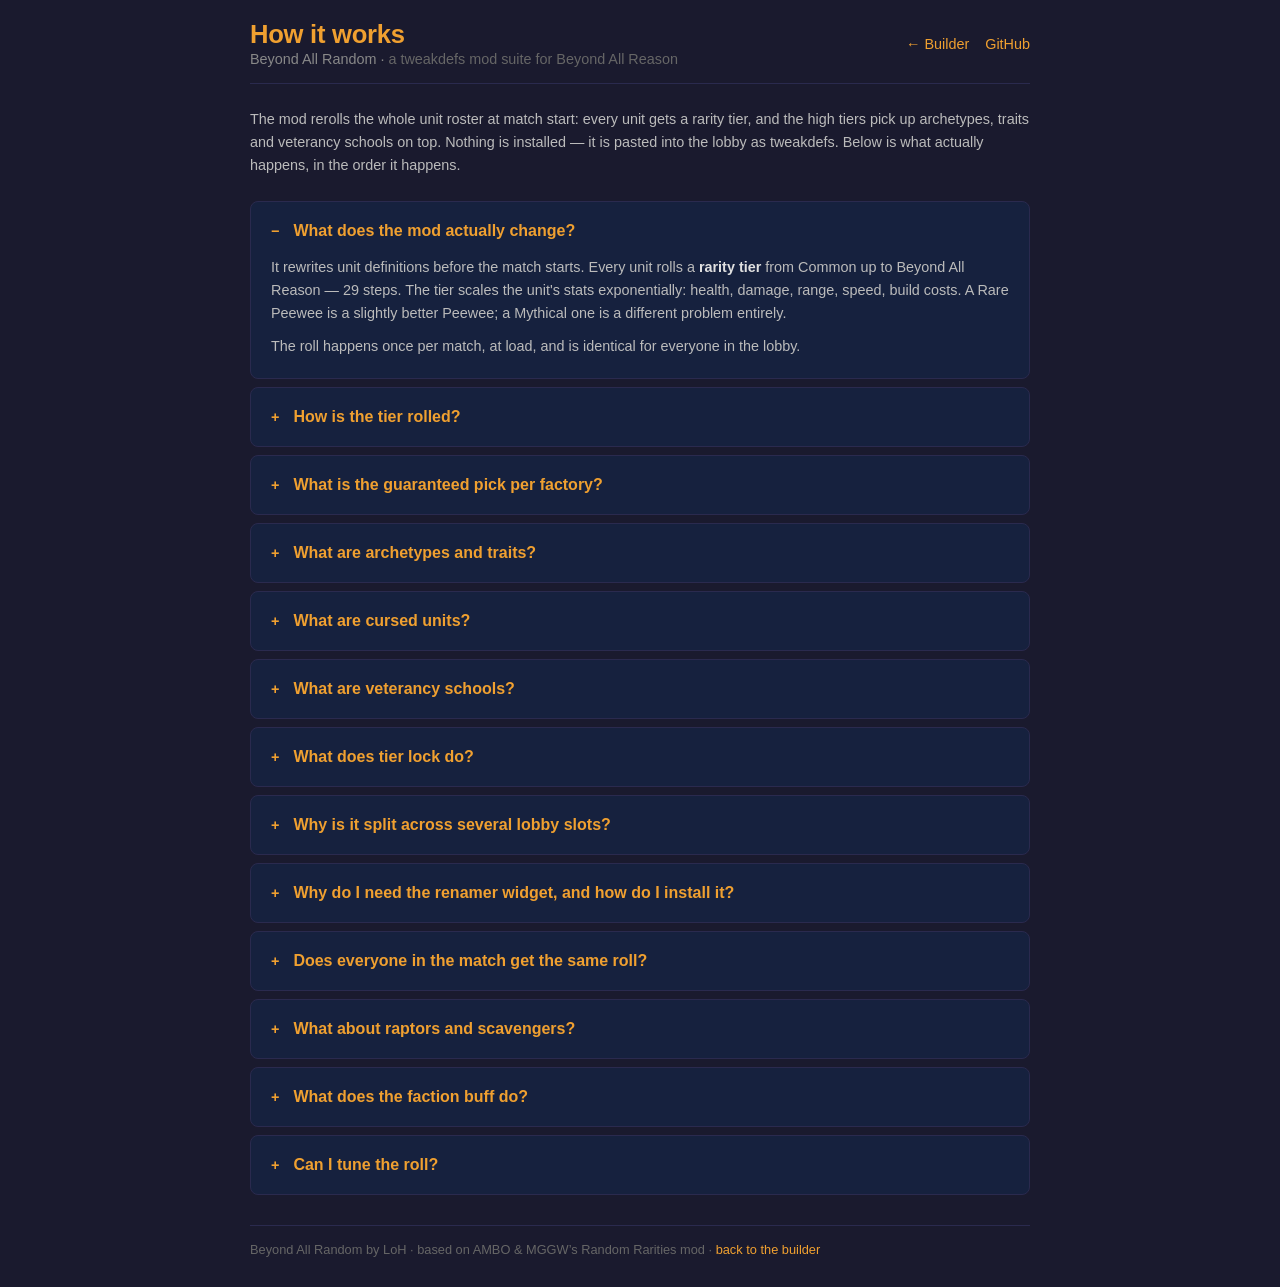
==== docs/how-it-works.html @ fd59ed03 "ui: rebuild the builder from the design system Ported from the design project's redesigned builder p" ====
<!DOCTYPE html>
<html lang="en">
<head>
<meta charset="utf-8">
<meta name="viewport" content="width=device-width, initial-scale=1">
<title>Beyond All Random — how it works</title>
<link rel="stylesheet" href="css/tokens.css">
<link rel="stylesheet" href="css/app.css">
</head>
<body>
<div class="wrap narrow">

  <header class="topbar">
    <div>
      <div class="title-row">
        <h1>How it works</h1>
      </div>
      <div class="tagline">
        Beyond All Random &middot;
        <span class="credit">a tweakdefs mod suite for Beyond All Reason</span>
      </div>
    </div>
    <nav class="topnav">
      <a href="index.html">&larr; Builder</a>
      <a href="https://github.com/bazilio91/beyond-all-random" target="_blank" rel="noopener">GitHub</a>
    </nav>
  </header>

  <p class="lede">
    The mod rerolls the whole unit roster at match start: every unit gets a rarity tier, and the
    high tiers pick up archetypes, traits and veterancy schools on top. Nothing is installed —
    it is pasted into the lobby as tweakdefs. Below is what actually happens, in the order it
    happens.
  </p>

  <div class="faq">

    <details class="q" open>
      <summary>What does the mod actually change?</summary>
      <div class="a">
        <p>It rewrites unit definitions before the match starts. Every unit rolls a <strong>rarity
        tier</strong> from Common up to Beyond All Reason — 29 steps. The tier scales the unit's
        stats exponentially: health, damage, range, speed, build costs. A Rare Peewee is a slightly
        better Peewee; a Mythical one is a different problem entirely.</p>
        <p>The roll happens once per match, at load, and is identical for everyone in the lobby.</p>
      </div>
    </details>

    <details class="q">
      <summary>How is the tier rolled?</summary>
      <div class="a">
        <p>Every unit starts at Common and keeps escalating one tier at a time while a coin flip
        keeps coming up heads. That coin is the <strong>rarity chance</strong> slider — at the
        default 0.75, three quarters of the rolls climb another step, so the distribution is
        geometric: lots of low tiers, a long thin tail of absurd ones.</p>
        <p>Because it is a chain of independent flips, raising the slider does not shift the curve
        evenly — it fattens the tail. The <em>expected roll spread</em> bar in the builder computes
        the real distribution for whatever you have dialled in.</p>
      </div>
    </details>

    <details class="q">
      <summary>What is the guaranteed pick per factory?</summary>
      <div class="a">
        <p>Left alone, a geometric roll can leave a whole faction with nothing exciting. So before
        the general roll, the mod walks every factory in the live build tree — including the
        underwater, hover and amphibious ones — picks one combat unit it can build, and rolls that
        unit with the escalation <em>starting</em> at the <strong>min factory rarity</strong>
        (Mythical by default) instead of at Common.</p>
        <p>Those units are also exempt from the curse roll. Whatever lab you open, something in it
        is worth building.</p>
      </div>
    </details>

    <details class="q">
      <summary>What are archetypes and traits?</summary>
      <div class="a">
        <p>From rarity 5 up, an armed unit also draws an <strong>archetype</strong> that bends its
        scaling: Glass Cannon, Tank, Sniper or Brawler for mobiles, Fortress, Watchtower or
        Suppressor for turrets. A Tank archetype trades speed for health; a Glass Cannon does the
        opposite.</p>
        <p>On top of that it can roll a <strong>trait</strong> from its archetype's own pool —
        Phantom cloaks while stationary, Juggernaut adds 60% health for a third of the speed,
        Siren replaces damage with brutal knockback. Passive buildings roll from category pools
        instead: mexes, energy, wind/tidal, converters, radar, sonar, jammers, storage.</p>
      </div>
    </details>

    <details class="q">
      <summary>What are cursed units?</summary>
      <div class="a">
        <p>A slice of combat units — 20% by default — roll cursed instead of rare. They come out
        weaker across the board but considerably cheaper, and they are marked
        <code>[Cursed Mk.N]</code> in-game. Set the curse chance to 0 to switch them off.</p>
      </div>
    </details>

    <details class="q">
      <summary>What are veterancy schools?</summary>
      <div class="a">
        <p>Beyond All Reason already gives units experience, and experience already improves health
        and rate of fire. The only per-unit dial a tweakdef owns is the <code>power</code> tag,
        which is the divisor in the experience formula — so schools are built on it:</p>
        <ul>
          <li><strong>Prodigy</strong> learns about twelve times faster and snowballs if it survives.</li>
          <li><strong>Bloodthirsty</strong> is fragile but grows fast on kills.</li>
          <li><strong>Ascendant</strong> evolves into a costlier unit from the same lab once it has
          earned enough experience.</li>
          <li><strong>Trophy</strong> never veterans and hands the killer a pile of experience,
          but starts far tougher.</li>
          <li><strong>Conscript</strong> is cheap fodder that learns nothing.</li>
          <li><strong>Mentor</strong> is for labs and constructors: the builder banks the experience
          of everything it built and stamps half of it on the next unit off the line.</li>
        </ul>
      </div>
    </details>

    <details class="q">
      <summary>What does tier lock do?</summary>
      <div class="a">
        <p>It rolls one random tech tier — T1, T2 or T3 — at load and locks the buildable combat
        roster to it. Economy and utility stay available at every tier, so the game is still
        playable: only combat units, labs and defensive turrets get capped.</p>
        <p>On a T2 roll commanders can build T2 labs directly at T1 cost; on T3 they build gantries
        at T1 bot lab cost and gantries get T2 constructors appended so the economy is reachable.
        It is optional and lives in its own lobby slot.</p>
      </div>
    </details>

    <details class="q">
      <summary>Why is it split across several lobby slots?</summary>
      <div class="a">
        <p>Each <code>!bset tweakdefs</code> slot accepts at most 16,384 characters, and the mod is
        bigger than that. It is split by scope:</p>
        <ul>
          <li><code>tweakdefs</code> — combat units, armed buildings, constructors.</li>
          <li><code>tweakdefs1</code> — passive buildings plus the veterancy schools.</li>
          <li><code>tweakdefs2</code> — the optional faction buff.</li>
          <li><code>tweakdefs3</code> — the optional tier lock.</li>
        </ul>
        <p>All slots run in the same Lua state, in slot order, so the later ones can read what the
        earlier ones decided. The builder shows a live character budget per slot; if a payload goes
        over, it will not fit in the lobby field.</p>
      </div>
    </details>

    <details class="q" id="widget">
      <summary>Why do I need the renamer widget, and how do I install it?</summary>
      <div class="a">
        <p>Tweakdefs can change a unit's stats but not the name the client shows. The mod prints its
        rename table into the infolog, and <strong>Tweakdefs Bridge</strong> — Ambo's widget, v6 or
        newer — reads it and relabels the units, so you see
        <code>[Mythical Marksman Sniper]</code> instead of guessing. Without it everything still
        works; you just cannot tell what you are looking at.</p>
        <p class="downloads">
          <a href="widgets/Tweakdefs_bridge.lua" download>Download Tweakdefs Bridge</a>
          <span class="req">required &middot; v6+</span>
          <a href="widgets/random_stats_viewer.lua" download>Download Stats Viewer</a>
          <span class="req">optional</span>
        </p>
        <ol>
          <li>Put the <code>.lua</code> file into <code>data/LuaUI/Widgets/</code> inside your BAR
          install folder.</li>
          <li>Start a match, open <strong>Settings &rarr; Custom</strong> and enable the widget.</li>
          <li>Stats Viewer adds an in-game panel with the full roll; toggle it with
          <code>/unitstats</code>.</li>
        </ol>
        <p>Bridges older than v6 (May 2026) read only one rename block and drop half the prefixes —
        replace anything you installed before then.</p>
      </div>
    </details>

    <details class="q">
      <summary>Does everyone in the match get the same roll?</summary>
      <div class="a">
        <p>Yes. The tweakdefs string is part of the lobby setup, so every client loads the same code
        and the random rolls resolve identically on each machine. There is no per-player advantage,
        and no desync — the definitions are decided before the match starts and never change during
        it.</p>
      </div>
    </details>

    <details class="q">
      <summary>What about raptors and scavengers?</summary>
      <div class="a">
        <p>PvE rosters are left alone: raptors, critters and the scavenger-named structures are
        skipped, so their build trees and stats are exactly what the PvE mode expects.</p>
        <p>One caveat that cannot be fixed from a tweakdef: the <code>&lt;unit&gt;_scav</code>
        mirrors are generated by the game <em>after</em> tweakdefs run, so a scav copy inherits
        whatever its player-side original rolled.</p>
      </div>
    </details>

    <details class="q">
      <summary>What does the faction buff do?</summary>
      <div class="a">
        <p>It multiplies one faction's health, speed, damage, range, area of effect and shields by a
        flat factor, and divides reload by it. It does not touch the rarity rolls at all — it is
        there for players against a boosted AI, or for deliberately lopsided matches.</p>
      </div>
    </details>

    <details class="q">
      <summary>Can I tune the roll?</summary>
      <div class="a">
        <p>That is what the builder is for. Start from a preset — Classic is the shipped balance,
        Tame is closer to vanilla, Chaos pushes absurd tiers everywhere, Trait hunt keeps tiers rare
        but makes traits near-certain — then move anything you like. Per-faction floors and ceilings
        clamp the roll for one faction only, which is the usual way to build a tougher AI opponent.</p>
        <p>Payloads rebuild as you type, so the character budget on the right always reflects what
        you are about to paste.</p>
      </div>
    </details>

  </div>

  <footer class="page">
    Beyond All Random by LoH &middot; based on AMBO &amp; MGGW&rsquo;s Random Rarities mod &middot;
    <a href="index.html">back to the builder</a>
  </footer>

</div>

<script>
  // A deep link like how-it-works.html#widget lands on a collapsed <details>;
  // open it so the answer is there instead of one more click away.
  (function () {
    function openTarget() {
      var el = location.hash && document.getElementById(location.hash.slice(1));
      if (!el || el.tagName !== 'DETAILS') return;
      el.open = true;
      // opening changes the layout under us, so scroll on the next frame
      requestAnimationFrame(function () { el.scrollIntoView({ block: 'start' }); });
    }
    openTarget();
    addEventListener('hashchange', openTarget);
  })();
</script>
</body>
</html>
---- docs/css/tokens.css ----
/* Design tokens — generated from the Beyond All Random design system.
   Source: claude.ai design project, tokens/{colors,rarity,typography,spacing,shape}.css
   Values are verbatim; edit them there first so the two stay in sync. */

/* Beyond All Random — web builder palette (docs/css/style.css) */
:root{
  /* Raw surfaces — dark navy stack */
  --bg-deep:#1a1a2e;
  --surface-1:#16213e;
  --surface-2:#0f3460;
  --surface-hover:#1a2a4e;
  --surface-tree:#111827;
  --surface-terminal:#111;

  /* Borders */
  --border-subtle:#2a2a4e;
  --border:#333;
  --border-mid:#444;
  --border-muted:#666;

  /* Accent — amber */
  --accent:#f0a030;
  --accent-hover:#e09020;
  --accent-on:#1a1a2e;

  /* Text ramp */
  --text-1:#e0e0e0;
  --text-2:#cccccc;
  --text-3:#bbbbbb;
  --text-4:#aaaaaa;
  --text-5:#999999;
  --text-muted:#888888;
  --text-faint:#666666;
  --text-faintest:#555555;

  /* Semantic */
  --ok:#4caf50;
  --warn:#ff9800;
  --danger:#f44336;
  --success-bg:#2e7d32;
  --terminal-green:#00ff00;

  /* Tree taxonomy colors */
  --tree-branch:#60a5fa;
  --tree-arch:#f0a030;
  --tree-cat:#34d399;

  /* Semantic aliases */
  --page-bg:var(--bg-deep);
  --text-body:var(--text-3);
  --text-heading:var(--accent);
  --text-label:var(--text-4);
  --text-strong:var(--text-1);
  --surface-card:var(--surface-1);
  --surface-panel:var(--surface-2);
  --surface-code:var(--surface-2);
  --border-card:var(--border-subtle);
  --border-control:var(--border-mid);
  --focus-ring:var(--accent);
}


/* 28-tier rarity scale. Colors come from rarityColor() in docs/widgets/random_stats_viewer.lua
   (Spring color escapes \255\R\G\B converted to hex). Each color covers a band of tiers. */
:root{
  --rarity-cursed:#b43c3c;   /* negative index — Cursed Mk.N */
  --rarity-common:#969696;   /* tier 0        — Common */
  --rarity-low:#ffffff;      /* tiers 1–2     — Uncommon, Rare */
  --rarity-mid:#1ec81e;      /* tiers 3–4     — Exceptional, Epic */
  --rarity-high:#1e78ff;     /* tiers 5–6     — Exotic, Legendary */
  --rarity-epic:#c832ff;     /* tiers 7–10    — Mythical … Eternal */
  --rarity-mythic:#ffa501;   /* tiers 11–15   — Supreme … Absurd */
  --rarity-divine:#ffd701;   /* tiers 16–20   — Godlike … Dope */
  --rarity-absurd:#ff5050;   /* tiers 21–25   — Admin … Beyond */
  --rarity-beyond:#ff32c8;   /* tiers 26–28   — MGGW, AMBO, Beyond All Reason */
}


/* No webfonts ship with the source: the builder uses the OS UI stack, monospace for output. */
:root{
  --font-sans:-apple-system,BlinkMacSystemFont,'Segoe UI',Roboto,sans-serif;
  --font-mono:monospace;

  /* Source declares sizes in em against a 16px root. */
  --fs-h1:2em;        /* 32px — page title */
  --fs-h2:1.2em;      /* 19.2px — section heading */
  --fs-h3:1em;        /* 16px — sub-heading */
  --fs-body:0.9em;    /* 14.4px — body copy */
  --fs-ui:0.95em;     /* 15.2px — buttons, inputs, tabs */
  --fs-btn-lg:1.05em; /* 16.8px — primary action */
  --fs-small:0.85em;  /* 13.6px — tables, code, previews */
  --fs-micro:0.82em;  /* 13.1px — param descriptions, inline labels */
  --fs-meta:0.8em;    /* 12.8px — badges, credits, output text */
  --fs-pct:1.3em;     /* 20.8px — big percentage readout */

  --lh-tight:1.5; /* @kind other */
  --lh-body:1.6; /* @kind other */

  --fw-bold:bold; /* @kind font */

  /* Aliases */
  --type-display:var(--fw-bold) var(--fs-h1)/1.2 var(--font-sans);
  --type-body:var(--fs-body)/var(--lh-body) var(--font-sans);
  --type-code:var(--fs-small)/var(--lh-tight) var(--font-mono);
}


/* Spacing values used verbatim in docs/css/style.css — no 4/8px grid snapping. */
:root{
  --sp-1:2px;
  --sp-2:4px;
  --sp-3:5px;
  --sp-4:6px;
  --sp-5:8px;
  --sp-6:10px;
  --sp-7:12px;
  --sp-8:14px;
  --sp-9:16px;
  --sp-10:18px;
  --sp-11:20px;
  --sp-12:24px;
  --sp-13:30px;

  --page-pad:20px;
  --page-pad-mobile:10px;
  --panel-pad:24px;
  --panel-pad-mobile:16px;
  --card-pad:20px 24px;
  --container-max:720px;
}


/* Radii, borders, transitions. Flat surfaces — the source uses no box-shadows at all. */
:root{
  --r-xs:3px;   /* inline code */
  --r-sm:4px;   /* number inputs, terminal blocks */
  --r-md:6px;   /* buttons, tabs, tree panel */
  --r-lg:8px;   /* cards, panels */
  --r-pill:12px;/* version badge */

  --bw-hair:1px;
  --bw-thick:2px; /* faction toggle buttons */

  --shadow-none:none;

  --dur:0.15s; /* @kind other */
  --ease:linear; /* @kind other */
  --transition-control:background var(--dur),color var(--dur);
  --transition-all:all var(--dur);
}
---- docs/css/app.css ----
/* Beyond All Random — builder.
   Component styles ported from the design system's React prototype
   (ui_kits/web_builder/RedesignApp.jsx + components/*). Every value is a token
   from tokens.css; nothing here invents a colour or a spacing step. */

*{ box-sizing: border-box; margin: 0; padding: 0; }

body {
  font-family: var(--font-sans);
  background: var(--bg-deep);
  color: var(--text-1);
  min-height: 100vh;
  padding: var(--sp-11) 0 var(--sp-13);
}

a { color: var(--accent); text-decoration: none; }
a:hover { color: var(--accent-hover); text-decoration: underline; }

.wrap { max-width: 1180px; margin: 0 auto; padding: 0 var(--sp-11); }

/* ---- top bar ------------------------------------------------------------ */

.topbar {
  display: flex;
  align-items: center;
  gap: var(--sp-9);
  flex-wrap: wrap;
  padding-bottom: var(--sp-9);
  margin-bottom: var(--sp-12);
  border-bottom: var(--bw-hair) solid var(--border-subtle);
}
.topbar h1 {
  font-size: 1.6em;
  color: var(--accent);
  letter-spacing: -0.01em;
}
.title-row { display: flex; align-items: baseline; gap: var(--sp-6); }
.tagline { color: var(--text-muted); font-size: var(--fs-body); margin-top: var(--sp-1); }
.tagline .credit { color: var(--text-faint); }
.topnav { margin-left: auto; display: flex; gap: var(--sp-9); font-size: var(--fs-body); }

.version-badge {
  background: var(--surface-2);
  color: var(--accent);
  font-size: var(--fs-meta);
  font-weight: var(--fw-bold);
  padding: var(--sp-1) var(--sp-6);
  border-radius: var(--r-pill);
  border: var(--bw-hair) solid var(--accent);
}

/* ---- segmented control -------------------------------------------------- */

.segmented {
  display: flex;
  flex-wrap: wrap;
  gap: var(--sp-1);
  background: var(--surface-2);
  padding: var(--sp-1);
  border-radius: var(--r-md);
}
.segmented button {
  flex: 1 1 auto;
  min-width: 0;
  padding: 9px var(--sp-7);
  cursor: pointer;
  border: none;
  border-radius: var(--r-sm);
  font-family: var(--font-sans);
  font-size: var(--fs-ui);
  background: transparent;
  color: var(--text-4);
  transition: var(--transition-control);
}
.segmented button:hover { color: var(--text-2); }
.segmented button.on {
  background: var(--surface-hover);
  color: var(--accent);
  font-weight: var(--fw-bold);
}
.mode-switch { max-width: 640px; margin-bottom: var(--sp-12); }

/* ---- layout ------------------------------------------------------------- */

.builder {
  display: grid;
  grid-template-columns: minmax(0, 1fr) 360px;
  gap: var(--sp-12);
  align-items: start;
}
.column { display: flex; flex-direction: column; gap: var(--sp-9); }
/* the step cards and the output blocks are injected as plain siblings, so the
   stacks that hold them carry the rhythm instead of per-card margins */
#controls,
#output { display: flex; flex-direction: column; gap: var(--sp-9); }
#output:empty { display: none; }
.rail {
  position: sticky;
  top: var(--sp-11);
  display: flex;
  flex-direction: column;
  gap: var(--sp-9);
}

/* ---- cards -------------------------------------------------------------- */

.card,
.step-card {
  background: var(--surface-1);
  border: var(--bw-hair) solid var(--border-subtle);
  border-radius: var(--r-lg);
  padding: var(--sp-11);
}
.step-head {
  display: flex;
  align-items: baseline;
  gap: var(--sp-5);
  color: var(--accent);
  font-size: var(--fs-h3);
  font-weight: var(--fw-bold);
  margin-bottom: var(--sp-7);
}
.step-num {
  font-family: var(--font-mono);
  font-size: var(--fs-meta);
  color: var(--accent-on);
  background: var(--accent);
  border-radius: var(--r-xs);
  padding: 1px var(--sp-4);
}
.step-hint {
  margin-left: auto;
  color: var(--text-faint);
  font-size: var(--fs-meta);
  font-weight: normal;
}
.note {
  color: var(--text-5);
  font-size: var(--fs-micro);
  line-height: var(--lh-tight);
  margin-top: var(--sp-6);
}

/* ---- presets ------------------------------------------------------------ */

/* the prototype hid each preset's hint in a title attribute; showing it inline
   means the four options can be compared without hunting for tooltips */
.presets { display: grid; grid-template-columns: repeat(auto-fit, minmax(150px, 1fr)); gap: var(--sp-5); }
.presets button {
  display: flex;
  flex-direction: column;
  gap: var(--sp-1);
  text-align: left;
  padding: var(--sp-6) var(--sp-7);
  cursor: pointer;
  border-radius: var(--r-md);
  border: var(--bw-hair) solid var(--border-mid);
  background: var(--surface-2);
  color: var(--text-4);
  font-family: var(--font-sans);
  font-size: var(--fs-micro);
  transition: var(--transition-control);
}
.presets .preset-name { font-size: var(--fs-body); font-weight: var(--fw-bold); }
.presets .preset-hint { color: var(--text-faint); line-height: var(--lh-tight); }
.presets button.on .preset-hint { color: var(--text-5); }
.presets button:hover { background: var(--surface-hover); border-color: var(--border-muted); color: var(--text-2); }
.presets button.on { border-color: var(--accent); background: var(--surface-hover); color: var(--accent); }

/* ---- fields ------------------------------------------------------------- */

/* two columns like the prototype, never three — five fields read as 2+2+1 */
.field-grid {
  display: grid;
  grid-template-columns: repeat(2, minmax(0, 1fr));
  gap: var(--sp-11) var(--sp-12);
}
.field-label {
  display: flex;
  align-items: baseline;
  gap: var(--sp-5);
  margin-bottom: var(--sp-2);
}
.field-label strong { color: var(--text-1); font-size: var(--fs-body); font-weight: var(--fw-bold); }
.field-value {
  margin-left: auto;
  font-family: var(--font-mono);
  font-size: var(--fs-small);
  color: var(--accent);
}
.field-desc {
  color: var(--text-5);
  font-size: var(--fs-micro);
  line-height: var(--lh-tight);
  margin-top: var(--sp-2);
}
.slider-row { display: flex; align-items: center; gap: var(--sp-7); }
.slider-row input[type="range"] {
  flex: 1;
  min-width: 0;
  accent-color: var(--accent);
  height: var(--sp-4);
  /* the design wants a 6px track; padding keeps the grab area finger-sized
     without changing how it looks */
  padding: var(--sp-3) 0;
  background-clip: content-box;
  cursor: pointer;
}
.slider-row input[type="number"],
.num {
  width: 70px;
  padding: var(--sp-2) var(--sp-4);
  background: var(--surface-1);
  border: var(--bw-hair) solid var(--border-mid);
  color: var(--text-1);
  border-radius: var(--r-sm);
  font-size: var(--fs-ui);
  text-align: center;
  font-family: var(--font-mono);
}
.num:focus,
.slider-row input:focus { outline: var(--bw-hair) solid var(--focus-ring); }

/* ---- faction clamps ----------------------------------------------------- */

.clamp-grid { display: grid; grid-template-columns: repeat(3, 1fr); gap: var(--sp-5); }
.clamp {
  background: var(--surface-2);
  border-radius: var(--r-md);
  padding: var(--sp-6);
  display: flex;
  flex-wrap: wrap;
  align-items: center;
  gap: var(--sp-5);
}
.clamp .faction { color: var(--accent); font-weight: var(--fw-bold); font-size: var(--fs-body); width: 100%; }
.clamp label { color: var(--text-4); font-size: var(--fs-micro); display: flex; align-items: center; gap: var(--sp-2); }
.clamp .num { width: 56px; }

/* ---- toggle group (faction pick) ---------------------------------------- */

.toggles { display: flex; gap: var(--sp-5); flex-wrap: wrap; }
.toggles button {
  flex: 1;
  min-width: 110px;
  padding: var(--sp-6) var(--sp-7);
  cursor: pointer;
  border-radius: var(--r-md);
  border: var(--bw-thick) solid var(--border-mid);
  background: var(--surface-2);
  color: var(--text-4);
  font-family: var(--font-sans);
  font-size: var(--fs-ui);
  transition: var(--transition-control);
}
.toggles button.on { border-color: var(--accent); color: var(--accent); background: var(--surface-hover); }

.pct-row { display: flex; align-items: baseline; gap: var(--sp-7); margin: var(--sp-11) 0 var(--sp-7); }
.pct { font-size: var(--fs-pct); color: var(--accent); font-weight: var(--fw-bold); }
.pct-note { color: var(--text-5); font-size: var(--fs-micro); }

/* ---- buttons ------------------------------------------------------------ */

.btn {
  display: block;
  width: 100%;
  padding: var(--sp-7) var(--sp-11);
  border: none;
  border-radius: var(--r-md);
  cursor: pointer;
  font-family: var(--font-sans);
  font-size: var(--fs-btn-lg);
  font-weight: var(--fw-bold);
  background: var(--accent);
  color: var(--accent-on);
  transition: var(--transition-control);
}
.btn:hover { background: var(--accent-hover); }
.btn-copy {
  margin-top: var(--sp-5);
  background: var(--surface-2);
  color: var(--text-1);
  font-size: var(--fs-ui);
  font-weight: normal;
  border: var(--bw-hair) solid var(--border-mid);
}
.btn-copy:hover { background: var(--surface-hover); }
.btn-copy.copied { background: var(--success-bg); color: var(--text-1); border-color: var(--success-bg); }

/* ---- rail --------------------------------------------------------------- */

.rail-title {
  color: var(--text-4);
  font-size: var(--fs-micro);
  text-transform: uppercase;
  letter-spacing: 0.08em;
  margin-bottom: var(--sp-6);
}
.rail-hint {
  color: var(--text-faint);
  font-size: var(--fs-micro);
  margin-top: var(--sp-6);
  line-height: var(--lh-tight);
}
.paste-order { color: var(--text-5); font-size: var(--fs-micro); line-height: var(--lh-body); }
.paste-order .head { color: var(--text-2); font-size: var(--fs-body); margin-bottom: var(--sp-2); }
.paste-order .tail { margin-top: var(--sp-6); color: var(--text-faint); }

/* ---- distribution bar --------------------------------------------------- */

.dist-bar {
  display: flex;
  height: var(--sp-8);
  border-radius: var(--r-xs);
  overflow: hidden;
  border: var(--bw-hair) solid var(--border);
}
.dist-legend {
  display: grid;
  grid-template-columns: repeat(2, 1fr);
  gap: var(--sp-1) var(--sp-9);
  margin-top: var(--sp-5);
}
.dist-legend div { display: flex; align-items: center; gap: var(--sp-4); font-size: var(--fs-micro); min-width: 0; }
.dist-legend .swatch { width: var(--sp-5); height: var(--sp-5); flex: none; }
/* band names vary in length; keep every row one line so the percentages stay
   in a column instead of drifting with the wrap */
.dist-legend .label { overflow: hidden; text-overflow: ellipsis; white-space: nowrap; }
.dist-legend .pct { margin-left: auto; font-family: var(--font-mono); color: var(--text-5); font-size: var(--fs-micro); font-weight: normal; }

/* ---- budget meters ------------------------------------------------------ */

.meter { margin-bottom: var(--sp-6); }
.meter .row { display: flex; justify-content: space-between; font-size: var(--fs-micro); margin-bottom: var(--sp-1); }
.meter .row span:first-child { color: var(--text-4); }
.meter .count { font-family: var(--font-mono); }
.meter .track { height: var(--sp-2); background: var(--surface-2); border-radius: var(--sp-1); overflow: hidden; }
.meter .fill { height: 100%; }
.ok { color: var(--ok); }
.warn { color: var(--warn); }
.danger { color: var(--danger); }
.fill-ok { background: var(--ok); }
.fill-warn { background: var(--warn); }
.fill-danger { background: var(--danger); }

/* ---- output ------------------------------------------------------------- */

.out-head {
  display: flex;
  align-items: baseline;
  gap: var(--sp-6);
  margin-bottom: var(--sp-6);
  flex-wrap: wrap;
}
.out-head strong { color: var(--accent); font-size: var(--fs-body); }
.out-head .count { margin-left: auto; font-family: var(--font-mono); font-size: var(--fs-micro); }
.out-area,
.terminal {
  width: 100%;
  background: var(--surface-terminal);
  color: var(--terminal-green);
  border: var(--bw-hair) solid var(--border);
  border-radius: var(--r-sm);
  padding: var(--sp-6);
  font-family: var(--font-mono);
  font-size: var(--fs-meta);
  word-break: break-all;
}
.out-area { height: 92px; resize: vertical; }
.terminal { line-height: var(--lh-body); }

code, .inline-code {
  background: var(--surface-code);
  padding: 1px var(--sp-3);
  border-radius: var(--r-xs);
  font-size: var(--fs-body);
  color: var(--accent);
  font-family: var(--font-mono);
}

/* ---- collapsible -------------------------------------------------------- */

.collapsible > button {
  display: flex;
  align-items: center;
  gap: var(--sp-5);
  width: 100%;
  background: transparent;
  border: none;
  cursor: pointer;
  padding: 0;
  color: var(--accent);
  font-family: var(--font-sans);
  font-size: var(--fs-h2);
  font-weight: var(--fw-bold);
  text-align: left;
}
.collapsible .sign { font-size: var(--fs-body); width: 1em; flex: none; }
.collapsible .meta { margin-left: auto; color: var(--text-faint); font-size: var(--fs-meta); font-weight: normal; }
.collapsible .body {
  margin-top: var(--sp-9);
  display: flex;
  flex-direction: column;
  gap: var(--sp-11);
}
/* flex items default to min-width:auto, which lets the widest table push the
   whole page sideways instead of scrolling inside its own box */
.collapsible .body > * { min-width: 0; }
.collapsible .body[hidden] { display: none; }

/* ---- reference ---------------------------------------------------------- */

.ref-switch { max-width: 620px; }

/* checkbox rows (mirror toggle, welcome message options) */
.check-row { display: flex; gap: var(--sp-11); flex-wrap: wrap; align-items: center; }
.check-row label {
  display: flex;
  gap: var(--sp-5);
  align-items: center;
  color: var(--text-5);
  font-size: var(--fs-micro);
  line-height: var(--lh-tight);
  cursor: pointer;
}
.check-row input { accent-color: var(--accent); }
.sub-label { color: var(--text-4); font-size: var(--fs-micro); margin-bottom: var(--sp-4); }
.ref-panel { color: var(--text-body); font-size: var(--fs-body); line-height: var(--lh-body); }
.ref-panel h3 { color: var(--text-3); font-size: var(--fs-h3); margin: var(--sp-11) 0 var(--sp-5); }
.ref-panel h3:first-child { margin-top: 0; }
.ref-panel p { margin-bottom: var(--sp-5); }
.ref-panel ol, .ref-panel ul { margin: 0 0 var(--sp-5) var(--sp-11); }
.ref-panel li { margin-bottom: var(--sp-3); }

/* trait tables are the widest thing on the page; let them scroll inside the
   card instead of pushing the layout wide */
.table-scroll { overflow-x: auto; min-width: 0; }
table.traits { width: 100%; min-width: 460px; border-collapse: collapse; font-size: var(--fs-small); }
table.traits th, table.traits td {
  text-align: left;
  padding: var(--sp-4) var(--sp-5);
  border-bottom: var(--bw-hair) solid var(--border-subtle);
  vertical-align: top;
}
table.traits th { color: var(--text-4); font-weight: normal; }
table.traits td:first-child { color: var(--accent); white-space: nowrap; }
table.traits td:nth-child(2) { color: var(--text-5); }

.tree {
  font-family: var(--font-mono);
  font-size: var(--fs-small);
  line-height: var(--lh-body);
  overflow-x: auto;
}
.tree .branch { color: var(--tree-branch); }
.tree .arch { color: var(--tree-arch); }
.tree .cat { color: var(--tree-cat); }
.tree .stats { color: var(--text-5); }
.tree .trait { color: var(--text-3); }
.tree .effect { color: var(--text-faint); }
.tree .row { white-space: pre-wrap; }

/* ---- FAQ page ----------------------------------------------------------- */

.wrap.narrow { max-width: 820px; }
.lede {
  color: var(--text-body);
  font-size: var(--fs-body);
  line-height: var(--lh-body);
  margin-bottom: var(--sp-12);
}
.faq { display: flex; flex-direction: column; gap: var(--sp-5); }
details.q {
  background: var(--surface-1);
  border: var(--bw-hair) solid var(--border-subtle);
  border-radius: var(--r-lg);
  padding: var(--sp-11);
}
details.q > summary {
  display: flex;
  align-items: baseline;
  gap: var(--sp-5);
  cursor: pointer;
  list-style: none;
  color: var(--accent);
  font-size: var(--fs-h3);
  font-weight: var(--fw-bold);
}
details.q > summary::-webkit-details-marker { display: none; }
/* sans, not mono: the monospace fallback has no U+2212 and drops a tofu box */
details.q > summary::before {
  content: '+';
  font-size: var(--fs-body);
  color: var(--accent);
  width: 1em;
  flex: none;
}
details.q[open] > summary::before { content: "\2212"; }
details.q > summary:hover { color: var(--accent-hover); }
details.q .a {
  margin-top: var(--sp-9);
  color: var(--text-body);
  font-size: var(--fs-body);
  line-height: var(--lh-body);
}
details.q .a p { margin-bottom: var(--sp-6); }
details.q .a p:last-child { margin-bottom: 0; }
details.q .a ul { margin: 0 0 var(--sp-6) var(--sp-11); }
details.q .a li { margin-bottom: var(--sp-3); }
details.q .a strong { color: var(--text-1); }
.downloads {
  display: flex;
  flex-wrap: wrap;
  align-items: baseline;
  gap: var(--sp-4) var(--sp-6);
  padding: var(--sp-6) 0;
}
.downloads a {
  background: var(--surface-2);
  border: var(--bw-hair) solid var(--border-mid);
  border-radius: var(--r-md);
  padding: var(--sp-4) var(--sp-7);
  font-size: var(--fs-micro);
}
.downloads a:hover { background: var(--surface-hover); border-color: var(--accent); text-decoration: none; }
.downloads .req { color: var(--text-faint); font-size: var(--fs-meta); margin-right: var(--sp-6); }

/* ---- footer ------------------------------------------------------------- */

footer.page {
  margin-top: var(--sp-13);
  padding-top: var(--sp-9);
  border-top: var(--bw-hair) solid var(--border-subtle);
  color: var(--text-faint);
  font-size: var(--fs-meta);
}

/* ---- responsive --------------------------------------------------------- */

@media (max-width: 1080px) {
  .builder { grid-template-columns: minmax(0, 1fr); }
  .rail { position: static; }
}
@media (max-width: 760px) {
  body { padding: var(--sp-6) 0; }
  .wrap { padding: 0 var(--page-pad-mobile); }
  .field-grid, .clamp-grid, .dist-legend { grid-template-columns: 1fr; }
  .card, .step-card { padding: var(--panel-pad-mobile); }
  .topnav { margin-left: 0; }
}
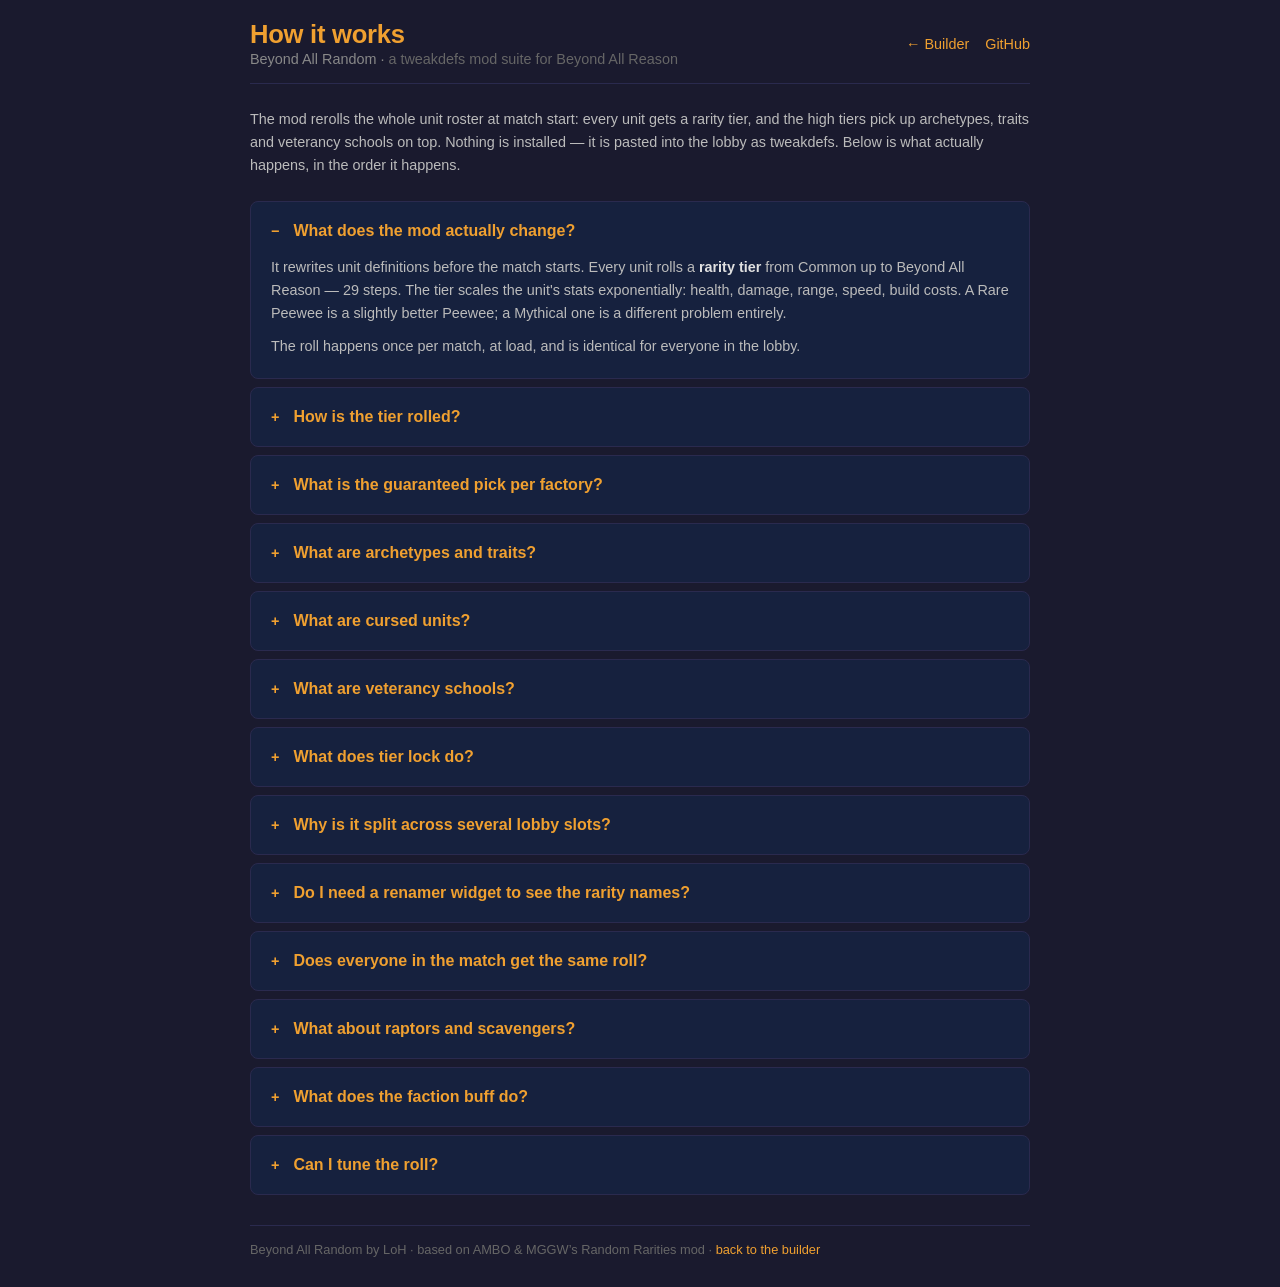
==== commit 90aa114c: "fix: unit names via customparams, bridge no longer needed BAR now sandboxes user widgets (io.open li" ====
--- a/docs/how-it-works.html
+++ b/docs/how-it-works.html
@@ -145,28 +145,16 @@
     </details>
 
     <details class="q" id="widget">
-      <summary>Why do I need the renamer widget, and how do I install it?</summary>
-      <div class="a">
-        <p>Tweakdefs can change a unit's stats but not the name the client shows. The mod prints its
-        rename table into the infolog, and <strong>Tweakdefs Bridge</strong> — Ambo's widget, v6 or
-        newer — reads it and relabels the units, so you see
-        <code>[Mythical Marksman Sniper]</code> instead of guessing. Without it everything still
-        works; you just cannot tell what you are looking at.</p>
-        <p class="downloads">
-          <a href="widgets/Tweakdefs_bridge.lua" download>Download Tweakdefs Bridge</a>
-          <span class="req">required &middot; v6+</span>
-          <a href="widgets/random_stats_viewer.lua" download>Download Stats Viewer</a>
-          <span class="req">optional</span>
-        </p>
-        <ol>
-          <li>Put the <code>.lua</code> file into <code>data/LuaUI/Widgets/</code> inside your BAR
-          install folder.</li>
-          <li>Start a match, open <strong>Settings &rarr; Custom</strong> and enable the widget.</li>
-          <li>Stats Viewer adds an in-game panel with the full roll; toggle it with
-          <code>/unitstats</code>.</li>
-        </ol>
-        <p>Bridges older than v6 (May 2026) read only one rename block and drop half the prefixes —
-        replace anything you installed before then.</p>
+      <summary>Do I need a renamer widget to see the rarity names?</summary>
+      <div class="a">
+        <p>No. The mod writes the new names into each unit's <code>customparams</code>
+        (<code>i18n_en_humanname</code> / <code>i18n_en_tooltip</code>) and BAR's built-in
+        <strong>Tweakdefs Custom Unit Names</strong> widget, which is on by default, applies them. You see
+        <code>[Mythical Marksman Sniper]</code> on the unit with nothing to install.</p>
+        <p>The old <strong>Tweakdefs Bridge</strong> is not needed any more and no longer works: current BAR
+        stops user widgets from reading <code>infolog.txt</code>, which is where it got its data. If you
+        installed it, you can delete it from <code>data/LuaUI/Widgets/</code>. If names do not show, check
+        that <em>Tweakdefs Custom Unit Names</em> is enabled in Settings &rarr; Custom.</p>
       </div>
     </details>
 
--- a/docs/css/tokens.css
+++ b/docs/css/tokens.css
@@ -60,7 +60,7 @@
 }
 
 
-/* 28-tier rarity scale. Colors come from rarityColor() in docs/widgets/random_stats_viewer.lua
+/* 28-tier rarity scale. Colors come from rarityColor() in widget_random_stats_viewer.lua
    (Spring color escapes \255\R\G\B converted to hex). Each color covers a band of tiers. */
 :root{
   --rarity-cursed:#b43c3c;   /* negative index — Cursed Mk.N */
